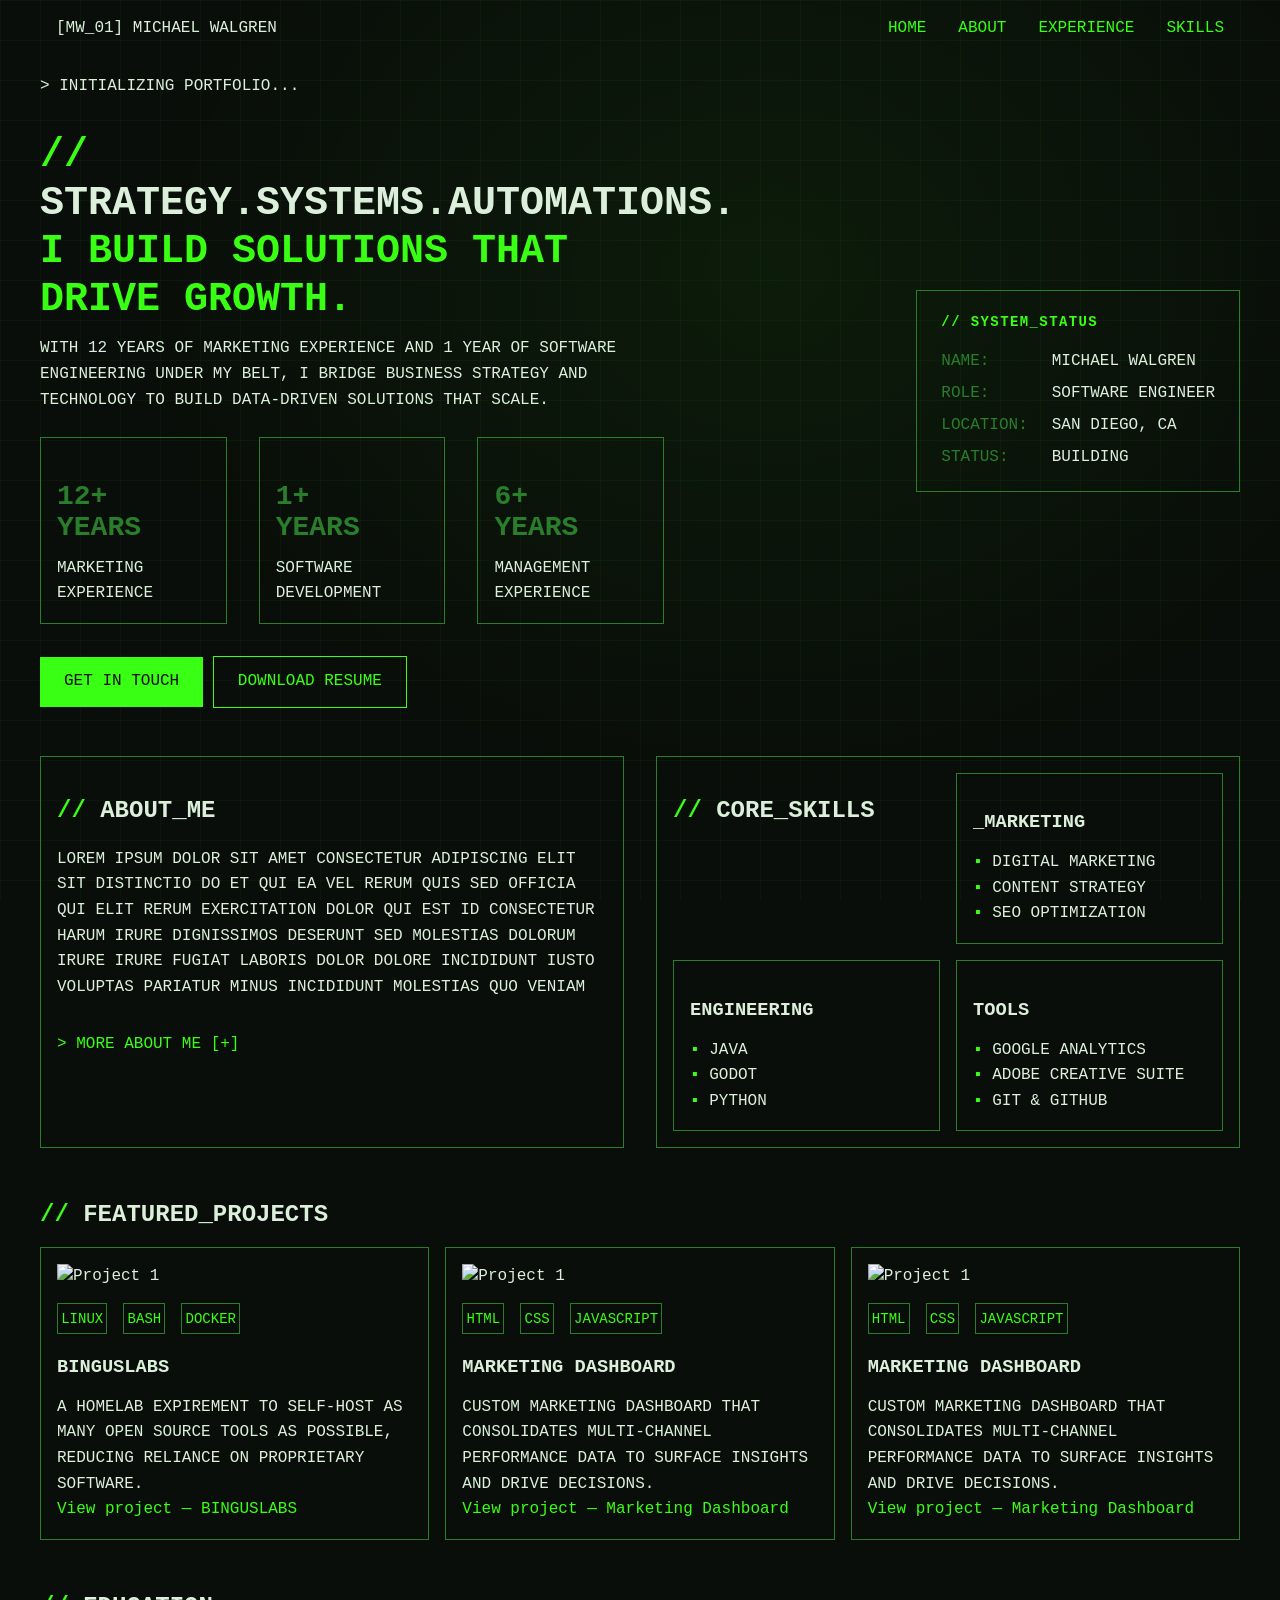
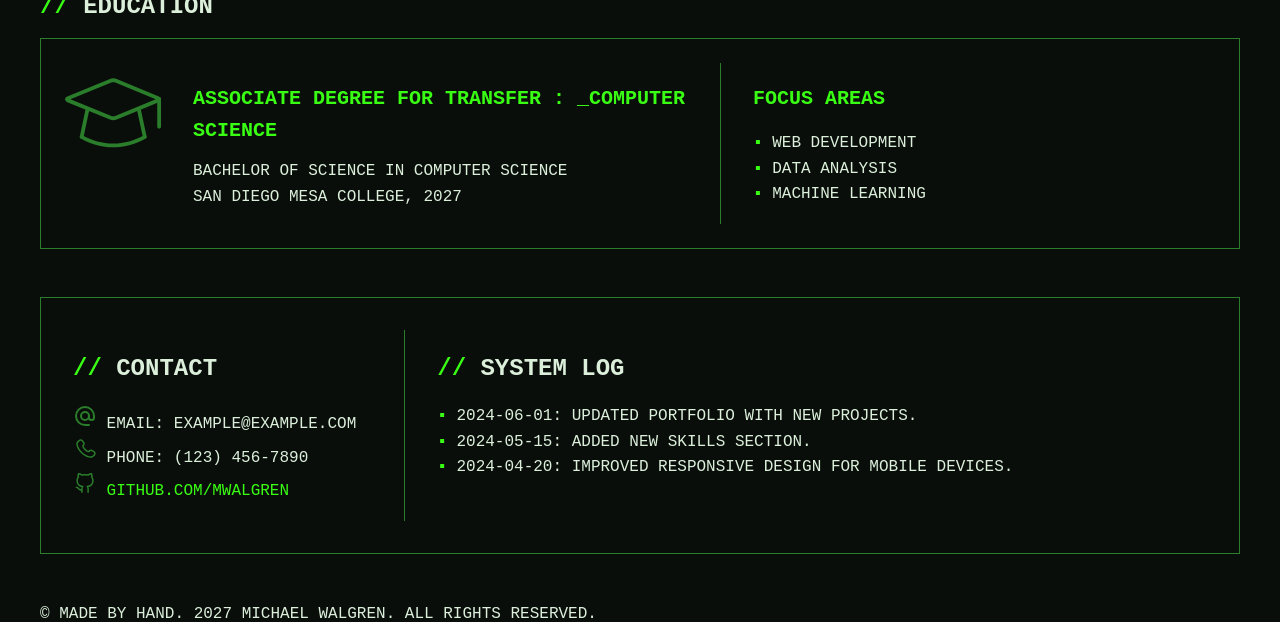
==== Port/index.html @ 03c1d571 "first-commit" ====
<!DOCTYPE html>
<html lang="en-US">

<head>

    <meta charset="UTF-8" />
    <meta name="viewport" content="width=device-width,initial-scale=1" />
    <meta name='robots' content='index, follow' />
    <link rel="stylesheet" href="style.css" />
    <script src="script.js" defer></script>
</head>

<body>
    <nav class="main-menu">
        <p> [MW_01] MICHAEL WALGREN </p>
        <ul>
            <li> <a href= "#"> HOME </a>  </li>
            <li> <a href= "#"> ABOUT </a> </li>
            <li> <a href= "#"> EXPERIENCE </a> </li>
            <li> <a href= "#"> SKILLS  </a> </li>
        </ul>

    </nav>

    <section class="hero-section">
        <div class="hero-left">
             <div class="hero-header">
                <p class="boot-text"> > INITIALIZING PORTFOLIO... </p>

                <h1 class="main-title">
                STRATEGY.SYSTEMS.AUTOMATIONS. 
                <span class="main-sub">I BUILD SOLUTIONS THAT DRIVE GROWTH.</span>
                </h1>

                <p> 
            With 12 years of marketing experience and 1 year of software engineering under my belt, I bridge business strategy and technology to build data-driven solutions that scale.
                </p>

        </div>

        <div class="experience-cards">
            <div>
                <h3>
                12+ <br>YEARS</br>
                </h3>
                <p>
                    MARKETING EXPERIENCE
                </p>
            </div>
            
            <div>
                <h3>
                1+ <br>YEARS</br>
                </h3>
                <p>
                    SOFTWARE DEVELOPMENT
                </p>
            </div>

            <div>
                <h3>
                6+ <br>YEARS</br>
                </h3>
                <p>
                    MANAGEMENT EXPERIENCE
                </p>
            </div>

        </div>

        <div class="hero-cta">
            <a href="#" class="button-green">
                GET IN TOUCH
            </a>

            <a href="#" class="button">
                DOWNLOAD RESUME
            </a>
            
         </div>


        </div>
       
        <div class="hero-right">
            
            <section class="system-status">
                <h2>
                SYSTEM_STATUS
                </h2>
                <dl>
                    <dt> Name: </dt> <dd> Michael Walgren</dd>
                    <dt> Role: </dt> <dd>Software Engineer</dd>
                    <dt> Location: </dt> <dd> San Diego, CA</dd>
                    <dt> Status: </dt> <dd> Building</dd>
                </dl>

        </div>

            </section>

    </section>

    <section class="about">
        <div class="about-content">
            <h2> ABOUT_ME</h2>
            <p>lorem ipsum dolor sit amet consectetur adipiscing elit sit distinctio do et qui ea vel rerum quis sed officia qui elit rerum exercitation dolor qui est id consectetur harum irure dignissimos deserunt sed molestias dolorum irure irure fugiat laboris dolor dolore incididunt iusto voluptas pariatur minus incididunt molestias quo veniam</p>
            <a href="#"> > MORE ABOUT ME [+]  </a>
        </div>

        <div class="skills-grid">
            <h2> CORE_SKILLS </h2>

            <article class="skill-card">

                    <h3> _MARKETING </h3>

                <ul>

                    <li>Digital Marketing</li>
                    <li>Content Strategy</li>
                    <li>SEO Optimization</li>
                </ul>
            </article>
            <article class="skill-card">
                <h3> ENGINEERING </h3>

                <ul>

                    <li>Java</li>
                    <li>Godot</li>
                    <li>Python</li>
                </ul>

            </article>
            <article class="skill-card">
                <h3> TOOLS </h3>
                <ul>

                    <li>Google Analytics</li>
                    <li>Adobe Creative Suite</li>
                    <li>Git & GitHub</li>
                </ul>

            </article>

        </div>

    </section>


    <section class="featured-projects-grid">
        <h2> FEATURED_PROJECTS </h2>

        <div class="project-grid">
            <article class="project-card">

                <img src="https://placehold.co/300x200" alt="Project 1" />
                <ul class="tech-stack">
                    <li>Linux</li>
                    <li>Bash</li>
                    <li>Docker</li>
                </ul>
                <h3> BINGUSLABS </h3>
                <p>A homelab expirement to self-host as many open source tools as possible, reducing reliance on proprietary software.</p>

               <a href="/projects/marketing-dashboard">
                View project<span class="sr-only"> — BINGUSLABS</span>
                </a>

            </article>
            <article class="project-card">

                <img src="https://placehold.co/300x200" alt="Project 1" />
                <ul class="tech-stack">
                    <li>HTML</li>
                    <li>CSS</li>
                    <li>JavaScript</li>
                </ul>

                <h3> MARKETING DASHBOARD </h3>
                <p>Custom marketing dashboard that consolidates multi-channel 
               performance data to surface insights and drive decisions.</p>
                
               <a href="/projects/marketing-dashboard">
                View project<span class="sr-only"> — Marketing Dashboard</span>
                </a>

            </article>

            <article class="project-card">
                <img src="https://placehold.co/300x200" alt="Project 1" />
                <ul class="tech-stack">
                    <li>HTML</li>
                    <li>CSS</li>
                    <li>JavaScript</li>
                </ul>

                <h3> MARKETING DASHBOARD </h3>
                <p>Custom marketing dashboard that consolidates multi-channel 
               performance data to surface insights and drive decisions.</p>
                
               <a href="/projects/marketing-dashboard">
                View project<span class="sr-only"> — Marketing Dashboard</span>
                </a>

            </article>


        </div>

    </section>
    
    <section class="education">
        <h2> EDUCATION </h2>
        <div class="all-ed">
            <img src="assets/education-svgrepo-com.svg" alt="" width="96" height="96" />
            <div class="comp-sci">
                <h3> ASSOCIATE DEGREE FOR TRANSFER : _COMPUTER SCIENCE </h3>
                <p>Bachelor of Science in Computer Science</p>
                <p>San Diego Mesa College, 2027</p>
            </div>
        
            <div class="focus-area">

                <h3> FOCUS AREAS </h3>
                <ul>
                <li>Web Development</li>
                <li>Data Analysis</li>
                <li>Machine Learning</li>
            </ul>

        </div>


        </div>


    </section>

    <section class="contact">

        <div class="contact-info">

            <h2> CONTACT </h2>

            <ul class ="contact-list"> 

                <li>
                    <img src="assets/email-svgrepo-com.svg" alt="" width="24" height="24" />
                    <span>Email: example@example.com</span>
                </li>

                <li>
                    <img src="assets/phone-svgrepo-com.svg" alt="" width="24" height="24" />
                    <span>Phone: (123) 456-7890</span>
                </li>

                <li>
                    <img src="assets/github-svgrepo-com.svg" alt="" width="24" height="24" />
                    <a href="https://github.com/mwalgren" rel="me noopener" target="_blank">github.com/mwalgren</a>
                 </li>

            </ul>

        </div>

        <div class="system-log">
            <h2> SYSTEM LOG </h2>
            <ul class="log-list">
                <li> 2024-06-01: Updated portfolio with new projects. </li>
                <li> 2024-05-15: Added new skills section. </li>
                <li> 2024-04-20: Improved responsive design for mobile devices. </li>
            </ul>
        </div>

    </section>

    <footer class="footer">
        <p> &copy; Made by hand. 2027 Michael Walgren. All rights reserved. </p>
    </footer>

</body>

</html>
---- Port/style.css ----
:root {

    --bg: #0a0e0a;
    --green: #39ff14;
    --green-dim: #2a7d2a;
    --text: #dbefdb;
    --border: #1e3a1e;
    --max-width: 1200px;
    --gutter: 1.5rem;
}

*, *::before, *::after { box-sizing: border-box; }

p, li, dl {
    margin: 0;
    padding: 0;
    text-transform: uppercase
}

h1, h2, h3 { margin-bottom: 0.75rem; }


h1::before, h2::before {
    content: "// ";
    color: var(--green);
}

p {
    max-width: 65ch;
}

a {
    text-decoration: none;
    color: var(--green);
    cursor: url("assets/cursor.png") 0 0, auto;
}



body::before {
    content: "";
    position: fixed;
    inset: 0;
    z-index: -1;
    pointer-events: none;
    background-image:
        repeating-linear-gradient(to right,  rgba(57,255,20,0.04) 0 1px, transparent 1px 40px),
        repeating-linear-gradient(to bottom, rgba(57,255,20,0.04) 0 1px, transparent 1px 40px),
        radial-gradient(ellipse at 60% 30%, rgba(57,255,20,0.06), transparent 60%);
}

body {
    max-width: var(--max-width);
    margin: auto;
    background-color: var(--bg);
    color: var(--text);
    font-family: "JetBrains Mono", ui-monospace, monospace;
    line-height: 1.6;
    cursor: url("assets/cursor.png") 0 0, auto;
}

.main-menu p {
    margin: 0;
}

.main-menu {
    display: flex;
    justify-content: space-between;
    align-items: center;
    padding: 1rem;
    margin-bottom: 1rem;
}



.main-menu ul {
    display: flex;
    list-style: none;
    padding: 0;
    margin: 0;
    gap: 2rem;
}

.hero-section {
    display: grid;
    grid-template-columns: 1fr 1fr;
    gap: 3rem;
    margin-bottom: 3rem;
}


.hero-header {
    display: flex;
    flex-direction: column;
     max-width: 65ch;
     margin-bottom: 1.5rem;
}


.hero-header h1 {
    font-size: 2.5rem;
    font-weight: bold;
    line-height: 1.2;
    color: var(--text);
}

.hero-header span {
    color: var(--green);
}


.hero-right {

    display: flex;
    justify-content: center;
    flex-direction: column;
    align-items: flex-end;
    gap: 1.5rem;
}

.experience-cards {
    display: flex;
    flex-wrap: wrap;
    gap: 2rem;
    justify-content: left;
    max-width: 80ch;
    margin-bottom: 2rem;
}

.experience-cards h3 {
        font-size: 1.75rem;
        line-height: 1.1;
        color: var(--green-dim);
        text-transform: none;
}

.experience-cards div {
    border: 1px solid var(--green-dim);
    padding: 1rem;
    flex: 1;
}

.button {
    display: inline-block;
    padding: 0.75rem 1.5rem;
    border: 1px solid var(--green);
    color: var(--green);
    text-decoration: none;
}

.button-green {
    background-color: var(--green);
    color: var(--bg);
    display: inline-block;
    padding: 0.75rem 1.5rem;
    text-decoration: none;
    transition: background-color 0.3s, color 0.2s;
}

.icon {
    width: 1.5rem;
    height: 1.5rem;
    fill: var(--green);
}

.system-status {
    border: 1px solid var(--green-dim);
    padding: 1.25rem 1.5rem;
    max-width: 24rem;
    

}

.system-status h2 {
    font-size: 0.875rem;
    margin: 0 0 1rem;
    letter-spacing: 0.1em;
    color: var(--green);
}

.system-status dl {
    display: grid;
    grid-template-columns: auto 1fr;
    gap: 0.4rem 1.5rem;
    margin: 0;
}

.system-status dt { color: var(--green-dim); }
.system-status dd { margin: 0; color: var(--text); }

.about {
    display: flex;
    gap: 2rem;
    margin-bottom: 3rem;
}

.about > div { 
    border: 1px solid var(--green-dim);
    padding: 1rem;
    flex: 1;
}

.about h2 {
    font-size: 1.5rem;
    margin-bottom: 1rem;
}

.about-content p {
    margin-bottom: 2rem;
}

.skills-grid {
    display: grid;
    gap: 1rem;
    grid-template-columns: repeat(auto-fit, minmax(200px, 1fr));
}
.skill-card {
    border: 1px solid var(--green-dim);
    padding: 1rem;
}
.skill-card ul {
    border: none;
    list-style: none;
    padding: 0;
    margin: 0;
}
.skill-card li::before {
    content: "▪ ";
    color: var(--green);
}

.project-grid {
    display: grid;
    gap: 1rem;
    grid-template-columns: repeat(auto-fit, minmax(280px, 1fr))
}

.project-grid article {
    border: 1px solid var(--green-dim);
    padding: 1rem;
}

.project-grid article ul {
    display: flex;
    flex-direction: row;
    gap: 1rem;
    list-style: none;
    font-size: 0.875rem;
    align-items: flex-start;
    padding-left: 0px;

}

.project-grid li {
    color: var(--green);
    border: 1px solid var(--green-dim);
    padding: 0.2rem;
}


.featured-projects-grid { 
    margin-bottom: 3rem;
}

.all-ed {
    display: grid;
    grid-template-columns: auto 1fr 1fr;
    gap: 2rem;
    padding: 1.5rem;
    border: 1px solid var(--green-dim);
    margin-bottom: 3rem;
}
.focus-area {
    border-left: 1px solid var(--green-dim);
    padding-left: 2rem;
}

.focus-area li::before {
    padding: 0;
    list-style: none;
    content: "▪ ";
    color: var(--green);
}

.focus-area ul {
    list-style: none;
    padding: 0;
}

.all-ed h3 { 
    font-size: 1.25rem;
    color: var(--green);
}

.contact {
    display: flex;
    flex-direction: row;
    gap: 3rem;
    border: 1px solid var(--green-dim);
    padding: 2rem;
    margin-bottom: 3rem;
}

.contact ul {
    list-style: none;
    padding: 0;
}


.system-log {
    border-left: 1px solid var(--green-dim);
    padding-left: 2rem;
}
.system-log ul {
    list-style: none;
    padding: 0;
}
.system-log li::before {
    content: "▪ ";
    color: var(--green);
}

@media(max-width: 1200px) {

    :root {

    --bg: #0a0e0a;
    --green: #39ff14;
    --green-dim: #2a7d2a;
    --text: #dbefdb;
    --border: #1e3a1e;
    --max-width: 768px;
    --gutter: 1.5rem;
}

    body {
        margin: auto;
    }

    .hero-right{
        display: none;
    }

    .hero-header{
        flex-direction: column;
    }

    .about > div {
        width: 100%;
    }
    .about-content p {
    max-width: none;
    }

}

@media(max-width: 768px) {

    :root {
    --bg: #0a0e0a;
    --green: #39ff14;
    --green-dim: #2a7d2a;
    --text: #dbefdb;
    --border: #1e3a1e;
    --max-width: 480px;
    --gutter: 1.5rem;
    }

    .main-menu {
       max-width: none;
    }

    .hero-section {
        flex-direction: column;
    }

    body {
        margin: auto;
    }

    .experience-cards { 
        display: none;
    }

    .about {
        flex-direction: column;
        align-items: center;
    }
    .hero-section h1 {
        font-size: 2rem;
    }

    .main-sub { 
        display: block;
    }

    .all-ed {
        grid-template-columns: 1fr;
    }

    .contact {
        display: flex;
        flex-direction: column;
        align-items: center;
    }

    .system-log {
        border-left: none;
        padding-left: 0;
        border-top: 1px solid var(--green-dim);
    }

}
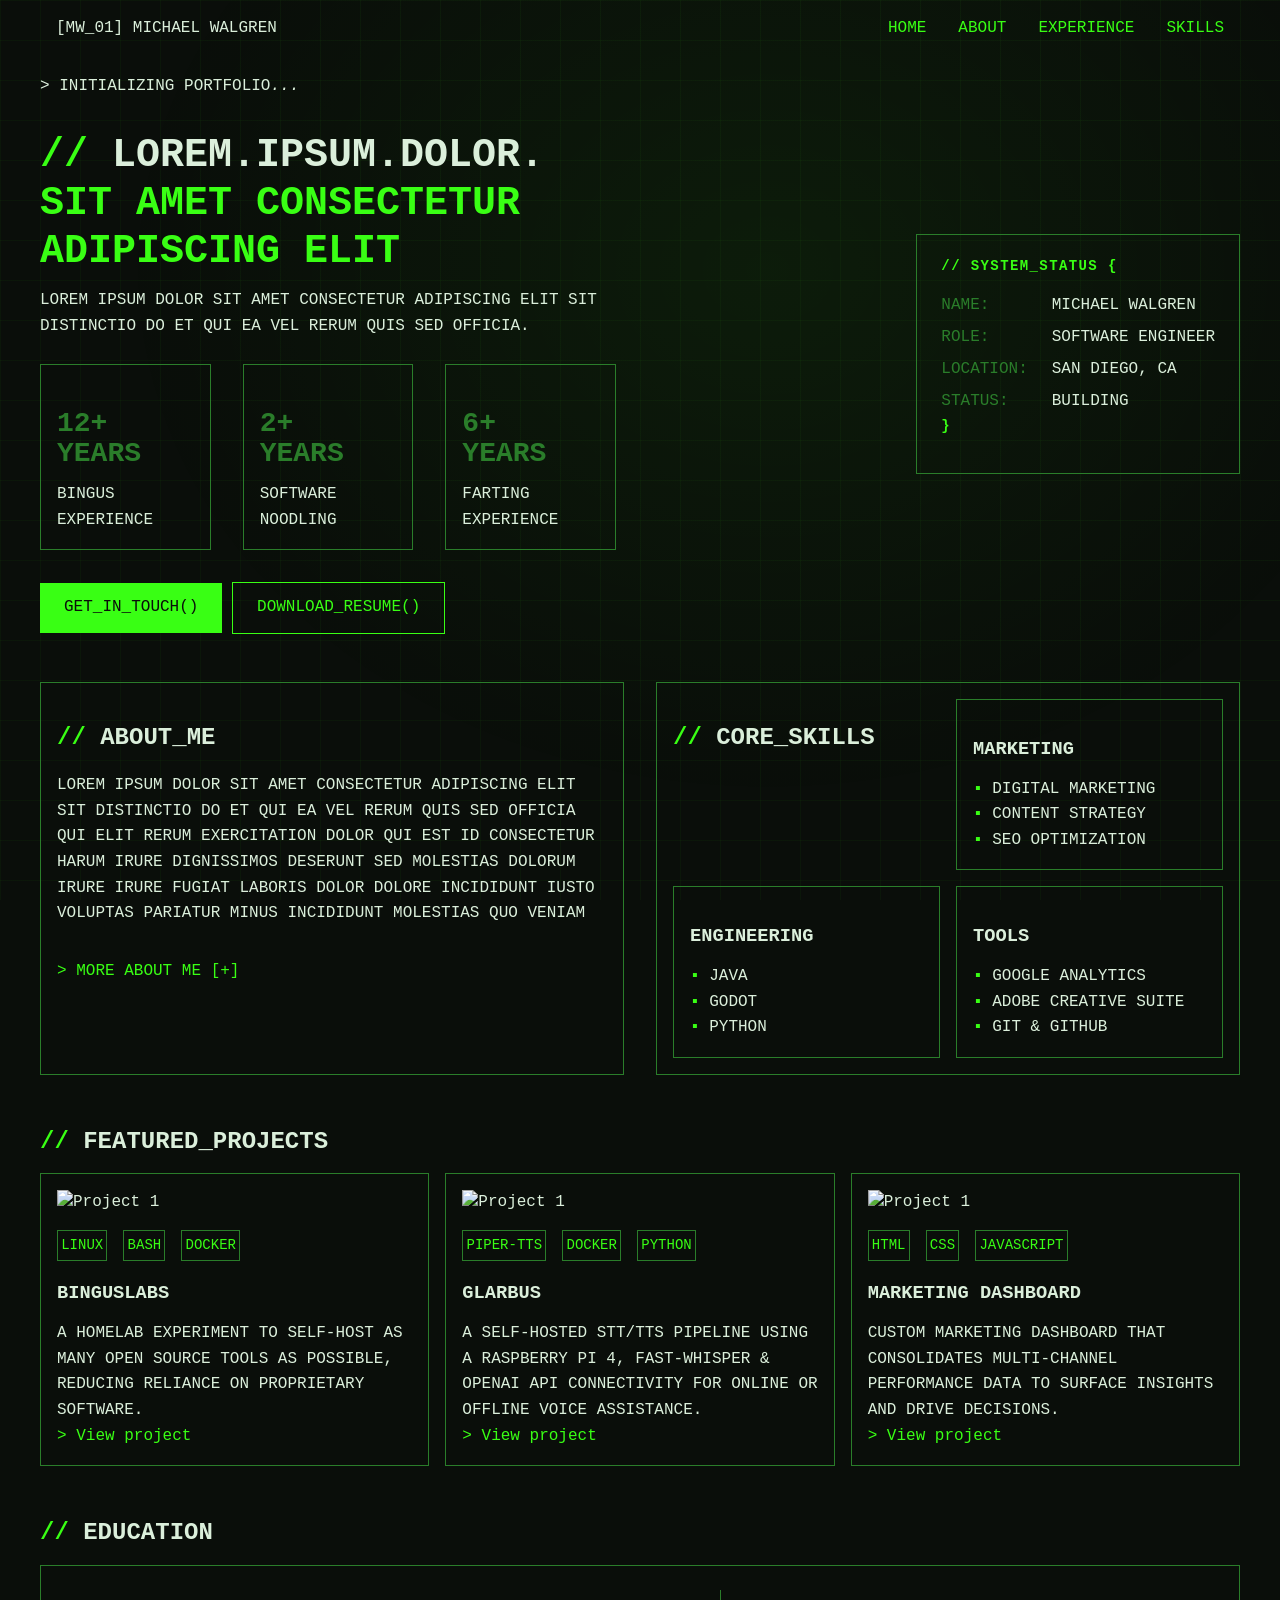
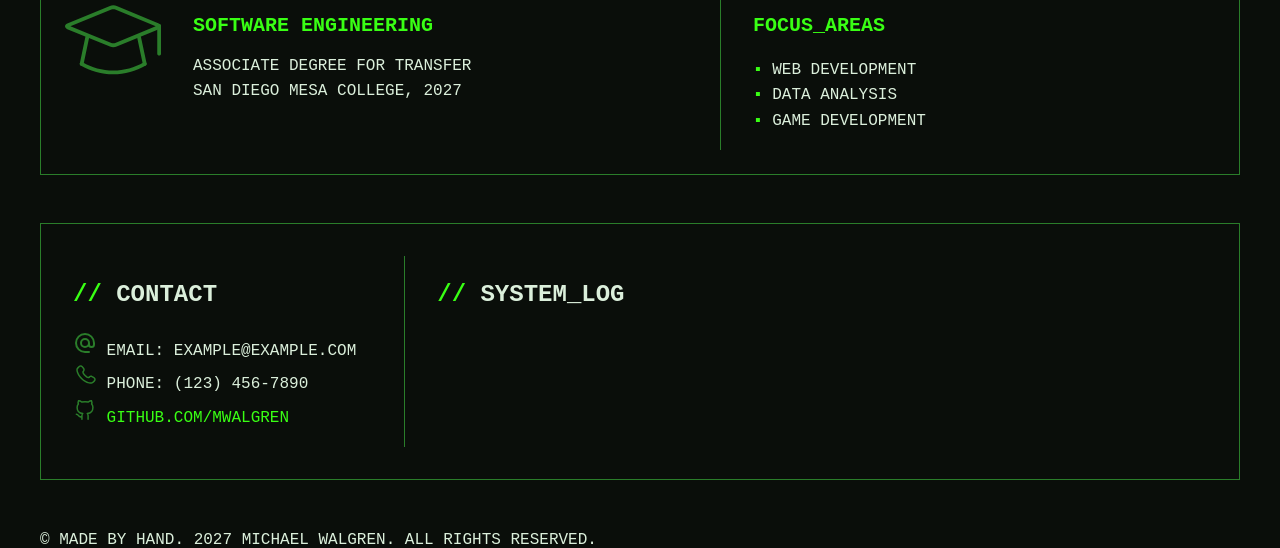
==== commit bf2d0ebe: "feat(portfolio): live-updating system log for project activity Adds real-time updates to the Project" ====
--- a/Port/index.html
+++ b/Port/index.html
@@ -15,7 +15,7 @@
         <p> [MW_01] MICHAEL WALGREN </p>
         <ul>
             <li> <a href= "#"> HOME </a>  </li>
-            <li> <a href= "#"> ABOUT </a> </li>
+            <li> <a href= "#about"> ABOUT </a> </li>
             <li> <a href= "#"> EXPERIENCE </a> </li>
             <li> <a href= "#"> SKILLS  </a> </li>
         </ul>
@@ -25,17 +25,17 @@
     <section class="hero-section">
         <div class="hero-left">
              <div class="hero-header">
-                <p class="boot-text"> > INITIALIZING PORTFOLIO... </p>
+                <span class="boot-text"> > INITIALIZING PORTFOLIO<span class="elipses" aria-hidden="true"><i>...</i></span> </span>
 
                 <h1 class="main-title">
-                STRATEGY.SYSTEMS.AUTOMATIONS. 
-                <span class="main-sub">I BUILD SOLUTIONS THAT DRIVE GROWTH.</span>
+                LOREM.IPSUM.DOLOR.
+                <span class="main-sub">SIT AMET CONSECTETUR ADIPISCING ELIT</span>
                 </h1>
 
                 <p> 
-            With 12 years of marketing experience and 1 year of software engineering under my belt, I bridge business strategy and technology to build data-driven solutions that scale.
-                </p>
-
+            lorem ipsum dolor sit amet consectetur adipiscing elit sit distinctio do et qui ea vel rerum quis sed officia.
+                </p>
+                    
         </div>
 
         <div class="experience-cards">
@@ -44,16 +44,16 @@
                 12+ <br>YEARS</br>
                 </h3>
                 <p>
-                    MARKETING EXPERIENCE
+                    BINGUS EXPERIENCE
                 </p>
             </div>
             
             <div>
                 <h3>
-                1+ <br>YEARS</br>
+                2+ <br>YEARS</br>
                 </h3>
                 <p>
-                    SOFTWARE DEVELOPMENT
+                    SOFTWARE NOODLING
                 </p>
             </div>
 
@@ -62,7 +62,7 @@
                 6+ <br>YEARS</br>
                 </h3>
                 <p>
-                    MANAGEMENT EXPERIENCE
+                    FARTING EXPERIENCE
                 </p>
             </div>
 
@@ -70,15 +70,14 @@
 
         <div class="hero-cta">
             <a href="#" class="button-green">
-                GET IN TOUCH
+                GET_IN_TOUCH()
             </a>
 
             <a href="#" class="button">
-                DOWNLOAD RESUME
+                DOWNLOAD_RESUME()
             </a>
-            
+
          </div>
-
 
         </div>
        
@@ -86,7 +85,7 @@
             
             <section class="system-status">
                 <h2>
-                SYSTEM_STATUS
+                SYSTEM_STATUS &#123;
                 </h2>
                 <dl>
                     <dt> Name: </dt> <dd> Michael Walgren</dd>
@@ -94,10 +93,11 @@
                     <dt> Location: </dt> <dd> San Diego, CA</dd>
                     <dt> Status: </dt> <dd> Building</dd>
                 </dl>
-
-        </div>
-
-            </section>
+                <h2 class="closing-bracket">&#125;</h2>
+
+        </div>
+
+                </section>
 
     </section>
 
@@ -113,7 +113,7 @@
 
             <article class="skill-card">
 
-                    <h3> _MARKETING </h3>
+                    <h3> MARKETING </h3>
 
                 <ul>
 
@@ -162,10 +162,10 @@
                     <li>Docker</li>
                 </ul>
                 <h3> BINGUSLABS </h3>
-                <p>A homelab expirement to self-host as many open source tools as possible, reducing reliance on proprietary software.</p>
+                <p>A homelab experiment to self-host as many open source tools as possible, reducing reliance on proprietary software.</p>
 
                <a href="/projects/marketing-dashboard">
-                View project<span class="sr-only"> — BINGUSLABS</span>
+                > View project
                 </a>
 
             </article>
@@ -173,17 +173,16 @@
 
                 <img src="https://placehold.co/300x200" alt="Project 1" />
                 <ul class="tech-stack">
-                    <li>HTML</li>
-                    <li>CSS</li>
-                    <li>JavaScript</li>
-                </ul>
-
-                <h3> MARKETING DASHBOARD </h3>
-                <p>Custom marketing dashboard that consolidates multi-channel 
-               performance data to surface insights and drive decisions.</p>
-                
-               <a href="/projects/marketing-dashboard">
-                View project<span class="sr-only"> — Marketing Dashboard</span>
+                    <li>PIPER-TTS</li>
+                    <li>DOCKER</li>
+                    <li>PYTHON</li>
+                </ul>
+
+                <h3> GLARBUS </h3>
+                <p>A self-hosted STT/TTS pipeline using a Raspberry Pi 4, fast-whisper & OpenAI API connectivity for online or offline voice assistance.</p>
+
+               <a href="/projects/glarbus">
+                > View project
                 </a>
 
             </article>
@@ -201,7 +200,7 @@
                performance data to surface insights and drive decisions.</p>
                 
                <a href="/projects/marketing-dashboard">
-                View project<span class="sr-only"> — Marketing Dashboard</span>
+                > View project
                 </a>
 
             </article>
@@ -216,18 +215,18 @@
         <div class="all-ed">
             <img src="assets/education-svgrepo-com.svg" alt="" width="96" height="96" />
             <div class="comp-sci">
-                <h3> ASSOCIATE DEGREE FOR TRANSFER : _COMPUTER SCIENCE </h3>
-                <p>Bachelor of Science in Computer Science</p>
+                <h3> SOFTWARE ENGINEERING </h3>
+                <p>ASSOCIATE DEGREE FOR TRANSFER</p>
                 <p>San Diego Mesa College, 2027</p>
             </div>
         
             <div class="focus-area">
 
-                <h3> FOCUS AREAS </h3>
+                <h3> FOCUS_AREAS </h3>
                 <ul>
                 <li>Web Development</li>
                 <li>Data Analysis</li>
-                <li>Machine Learning</li>
+                <li>Game Development</li>
             </ul>
 
         </div>
@@ -266,11 +265,9 @@
         </div>
 
         <div class="system-log">
-            <h2> SYSTEM LOG </h2>
+            <h2> SYSTEM_LOG </h2>
             <ul class="log-list">
-                <li> 2024-06-01: Updated portfolio with new projects. </li>
-                <li> 2024-05-15: Added new skills section. </li>
-                <li> 2024-04-20: Improved responsive design for mobile devices. </li>
+
             </ul>
         </div>
 
--- a/Port/style.css
+++ b/Port/style.css
@@ -9,7 +9,10 @@
     --gutter: 1.5rem;
 }
 
-*, *::before, *::after { box-sizing: border-box; }
+*, *::before, *::after { 
+    box-sizing: border-box; 
+    cursor: url("assets/cursor.png") 0 0, auto;
+}
 
 p, li, dl {
     margin: 0;
@@ -56,7 +59,6 @@
     color: var(--text);
     font-family: "JetBrains Mono", ui-monospace, monospace;
     line-height: 1.6;
-    cursor: url("assets/cursor.png") 0 0, auto;
 }
 
 .main-menu p {
@@ -79,6 +81,7 @@
     padding: 0;
     margin: 0;
     gap: 2rem;
+    color: var(--green);
 }
 
 .hero-section {
@@ -104,10 +107,28 @@
     color: var(--text);
 }
 
+
 .hero-header span {
     color: var(--green);
 }
 
+
+.boot-text {
+    color: var(--text) !important;
+}
+
+.elipses {
+    display: inline-block;
+    width: 3ch;
+    animation: type-dots 2.5s steps(4, jump-none) infinite;
+    color: var(--text) !important;
+}
+
+
+@keyframes type-dots {
+    from {clip-path: inset(0 100% 0 0 );}
+    to {clip-path: inset(0 0 0 0 );}
+}
 
 .hero-right {
 
@@ -117,6 +138,7 @@
     align-items: flex-end;
     gap: 1.5rem;
 }
+
 
 .experience-cards {
     display: flex;
@@ -157,6 +179,7 @@
     transition: background-color 0.3s, color 0.2s;
 }
 
+
 .icon {
     width: 1.5rem;
     height: 1.5rem;
@@ -168,7 +191,6 @@
     padding: 1.25rem 1.5rem;
     max-width: 24rem;
     
-
 }
 
 .system-status h2 {
@@ -184,6 +206,9 @@
     gap: 0.4rem 1.5rem;
     margin: 0;
 }
+.closing-bracket::before {
+    content: " " !important;
+}
 
 .system-status dt { color: var(--green-dim); }
 .system-status dd { margin: 0; color: var(--text); }
@@ -310,9 +335,9 @@
 .system-log {
     border-left: 1px solid var(--green-dim);
     padding-left: 2rem;
+    list-style: none;
 }
 .system-log ul {
-    list-style: none;
     padding: 0;
 }
 .system-log li::before {
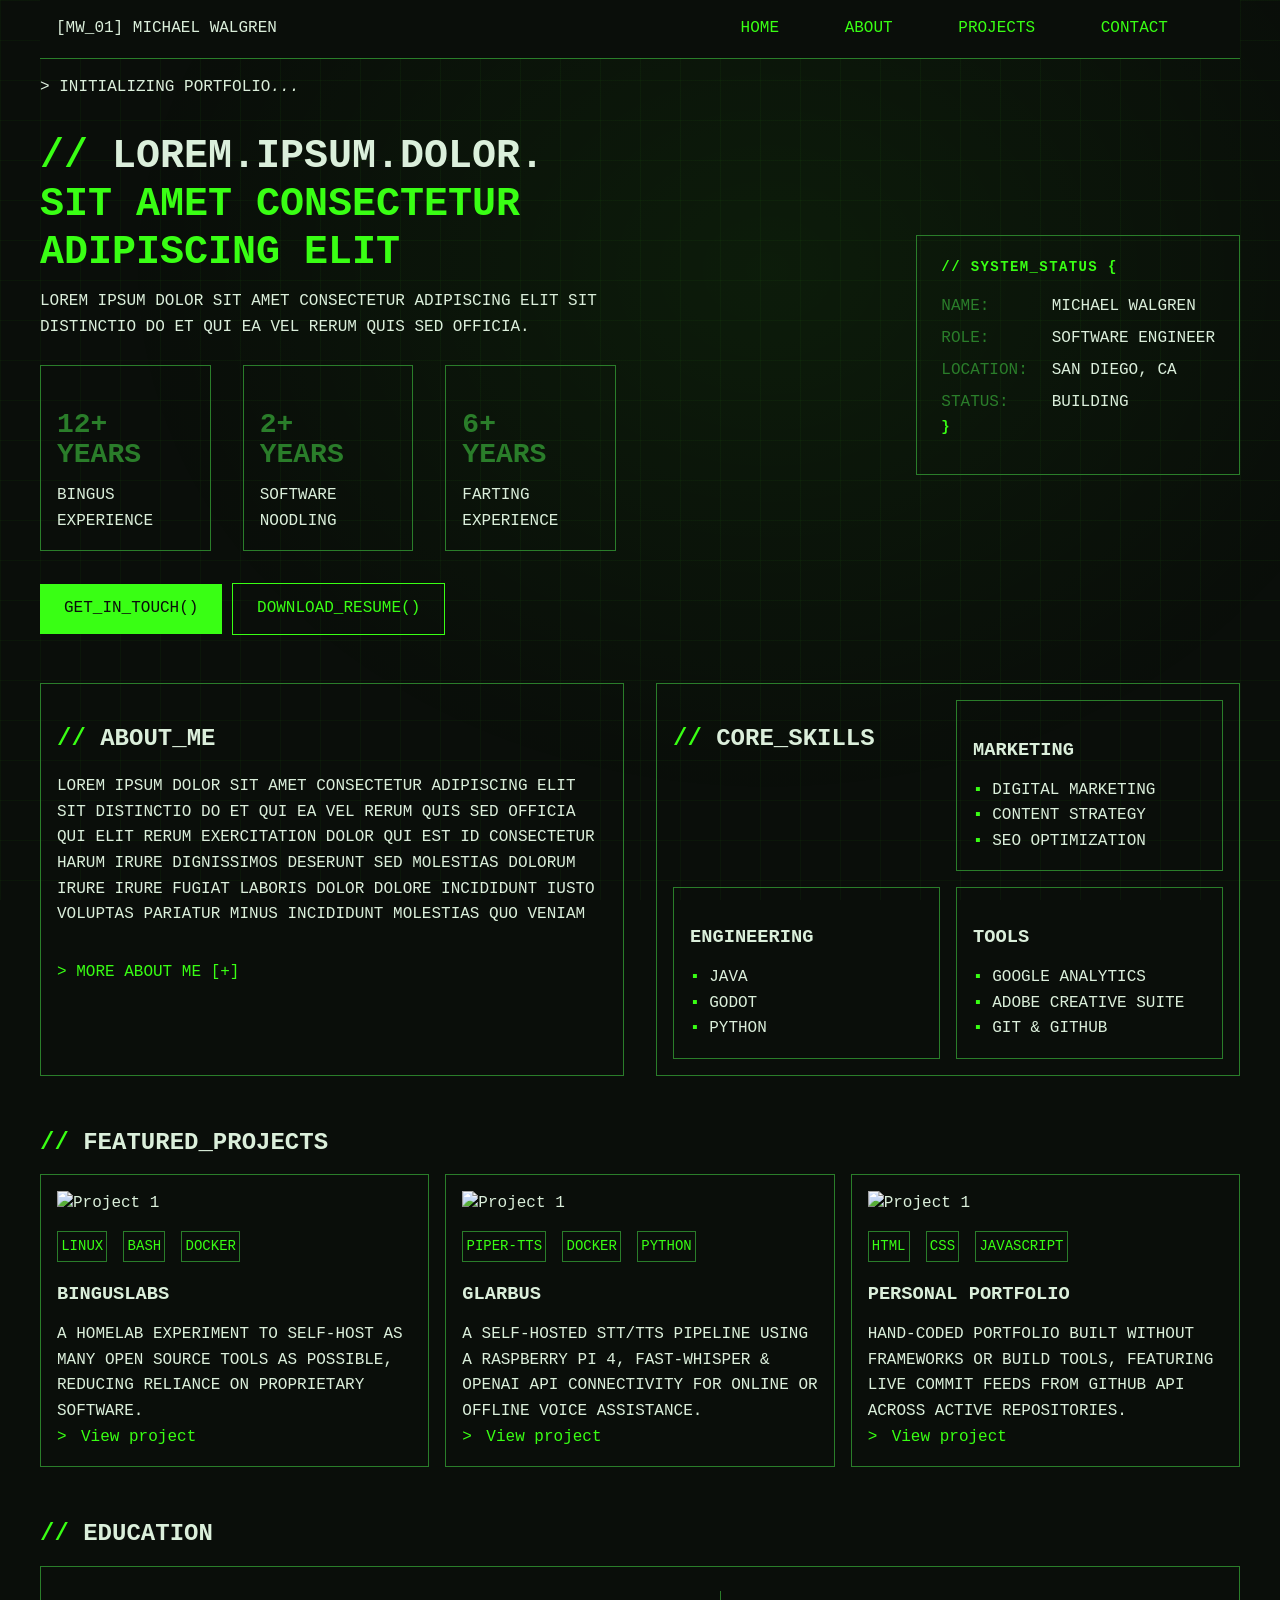
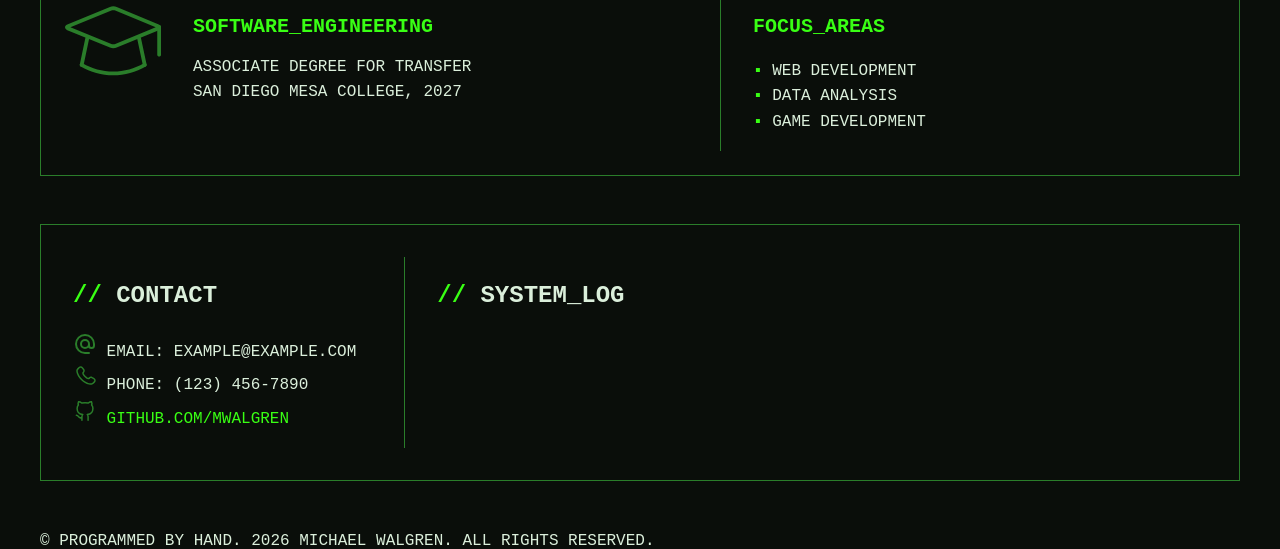
==== commit 39ca7319: "CSS Hovers, Small Detail Updates, Visual Improvements Adds hover feedback to project links — caret a" ====
--- a/Port/index.html
+++ b/Port/index.html
@@ -15,9 +15,9 @@
         <p> [MW_01] MICHAEL WALGREN </p>
         <ul>
             <li> <a href= "#"> HOME </a>  </li>
-            <li> <a href= "#about"> ABOUT </a> </li>
-            <li> <a href= "#"> EXPERIENCE </a> </li>
-            <li> <a href= "#"> SKILLS  </a> </li>
+            <li> <a href= "#about-section"> ABOUT </a> </li>
+            <li> <a href= "#projects-section"> PROJECTS </a> </li>
+            <li> <a href= "#contact-section"> CONTACT  </a> </li>
         </ul>
 
     </nav>
@@ -69,11 +69,11 @@
         </div>
 
         <div class="hero-cta">
-            <a href="#" class="button-green">
+            <a href="#contact-section" class="button-green">
                 GET_IN_TOUCH()
             </a>
 
-            <a href="#" class="button">
+            <a href='assets/Michael-Walgren-Resume.pdf' download class="button" target="_blank">
                 DOWNLOAD_RESUME()
             </a>
 
@@ -101,11 +101,16 @@
 
     </section>
 
-    <section class="about">
+    <section class="about" id="about-section">
         <div class="about-content">
             <h2> ABOUT_ME</h2>
             <p>lorem ipsum dolor sit amet consectetur adipiscing elit sit distinctio do et qui ea vel rerum quis sed officia qui elit rerum exercitation dolor qui est id consectetur harum irure dignissimos deserunt sed molestias dolorum irure irure fugiat laboris dolor dolore incididunt iusto voluptas pariatur minus incididunt molestias quo veniam</p>
-            <a href="#"> > MORE ABOUT ME [+]  </a>
+                    <details class="about-details">
+                        <summary id='about-summary'>
+                        > MORE ABOUT ME
+                        </summary>
+                        lorem ipsum dolor sit amet consectetur adipiscing elit fugiat qui tempore nostrud quis non occaecat in est do dolore est culpa accusamus minim cillum nulla enim praesentium accusamus sit repellendus vel sint imperdiet fugiat et esse quidem expedita anim culpa dolor est aliquip veniam dolorem fugiat dignissimos excepteur labore ullamco 
+                    </details>
         </div>
 
         <div class="skills-grid">
@@ -149,7 +154,7 @@
     </section>
 
 
-    <section class="featured-projects-grid">
+    <section class="featured-projects-grid" id="projects-section">
         <h2> FEATURED_PROJECTS </h2>
 
         <div class="project-grid">
@@ -165,7 +170,7 @@
                 <p>A homelab experiment to self-host as many open source tools as possible, reducing reliance on proprietary software.</p>
 
                <a href="/projects/marketing-dashboard">
-                > View project
+                View project
                 </a>
 
             </article>
@@ -182,7 +187,7 @@
                 <p>A self-hosted STT/TTS pipeline using a Raspberry Pi 4, fast-whisper & OpenAI API connectivity for online or offline voice assistance.</p>
 
                <a href="/projects/glarbus">
-                > View project
+                View project
                 </a>
 
             </article>
@@ -195,12 +200,13 @@
                     <li>JavaScript</li>
                 </ul>
 
-                <h3> MARKETING DASHBOARD </h3>
-                <p>Custom marketing dashboard that consolidates multi-channel 
-               performance data to surface insights and drive decisions.</p>
+                <h3> PERSONAL PORTFOLIO </h3>
+                <p>Hand-coded portfolio built without frameworks or build tools, 
+                    featuring live commit feeds from GitHub API across active repositories.
+                </p>
                 
                <a href="/projects/marketing-dashboard">
-                > View project
+                View project
                 </a>
 
             </article>
@@ -215,7 +221,7 @@
         <div class="all-ed">
             <img src="assets/education-svgrepo-com.svg" alt="" width="96" height="96" />
             <div class="comp-sci">
-                <h3> SOFTWARE ENGINEERING </h3>
+                <h3> SOFTWARE_ENGINEERING </h3>
                 <p>ASSOCIATE DEGREE FOR TRANSFER</p>
                 <p>San Diego Mesa College, 2027</p>
             </div>
@@ -237,7 +243,7 @@
 
     </section>
 
-    <section class="contact">
+    <section class="contact" id="contact-section">
 
         <div class="contact-info">
 
@@ -274,7 +280,7 @@
     </section>
 
     <footer class="footer">
-        <p> &copy; Made by hand. 2027 Michael Walgren. All rights reserved. </p>
+        <p> &copy; Programmed by hand. 2026 Michael Walgren. All rights reserved. </p>
     </footer>
 
 </body>
--- a/Port/style.css
+++ b/Port/style.css
@@ -12,6 +12,7 @@
 *, *::before, *::after { 
     box-sizing: border-box; 
     cursor: url("assets/cursor.png") 0 0, auto;
+    scroll-behavior: smooth;
 }
 
 p, li, dl {
@@ -71,6 +72,10 @@
     align-items: center;
     padding: 1rem;
     margin-bottom: 1rem;
+    position: sticky;
+    top:0;
+    background-color: var(--bg);
+    border-bottom: 1px solid var(--green-dim);
 }
 
 
@@ -80,9 +85,41 @@
     list-style: none;
     padding: 0;
     margin: 0;
-    gap: 2rem;
-    color: var(--green);
-}
+    gap: 0.5rem;
+    color: var(--green);
+}
+
+.main-menu a::before {
+    content: "[";
+    display: inline-block;
+    opacity: 0;
+    -webkit-transform: translateX(20px);
+    -moz-transform: translateX(20px);
+    transform: translateX(20px);
+    -webkit-transition: -webkit-transform 0.3s, opacity 0.2s;
+    -moz-transition: -moz-transform 0.3s, opacity 0.2s;
+    transition: transform 0.3s, opacity 0.2s;
+}
+.main-menu :after {
+  content: "]";
+  display: inline-block;
+  opacity: 0;
+  -webkit-transition: -webkit-transform 0.3s, opacity 0.2s;
+  -moz-transition: -moz-transform 0.3s, opacity 0.2s;
+  transition: transform 0.3s, opacity 0.2s;
+  -webkit-transform: translateX(-20px);
+  -moz-transform: translateX(-20px);
+  transform: translateX(-20px);
+}
+
+.main-menu a:hover:before,
+a:hover:after {
+  opacity: 1;
+  -webkit-transform: translateX(0px);
+  -moz-transform: translateX(0px);
+  transform: translateX(0px);
+}
+
 
 .hero-section {
     display: grid;
@@ -234,6 +271,21 @@
     margin-bottom: 2rem;
 }
 
+details summary::-webkit-details-marker {display: none;}
+details summary {list-style: none;}
+
+#about-summary {
+    color:var(--green);
+}
+
+details summary::after {
+    content: '[+]';
+}
+
+details[open] summary::after {
+    content: '[-]';
+}
+
 .skills-grid {
     display: grid;
     gap: 1rem;
@@ -300,6 +352,30 @@
     padding-left: 2rem;
 }
 
+.featured-projects-grid a {
+    line-height: 1.2;
+}
+
+.featured-projects-grid a::before {
+    content: ">";
+    display: inline-block;
+    margin-right: 0.5ch;
+    transition: 0.5s;
+}
+
+.featured-projects-grid a:hover{
+    display: inline-block;
+    padding-right: 3px;
+    border-right: 8px solid var(--green);
+    animation: blink 0.8s steps(2,start) infinite;
+}
+
+@keyframes blink {
+    to {
+        border-color: transparent;
+    }
+}
+
 .focus-area li::before {
     padding: 0;
     list-style: none;
@@ -343,6 +419,10 @@
 .system-log li::before {
     content: "▪ ";
     color: var(--green);
+}
+
+.log-date {
+    color: var(--green-dim);
 }
 
 @media(max-width: 1200px) {
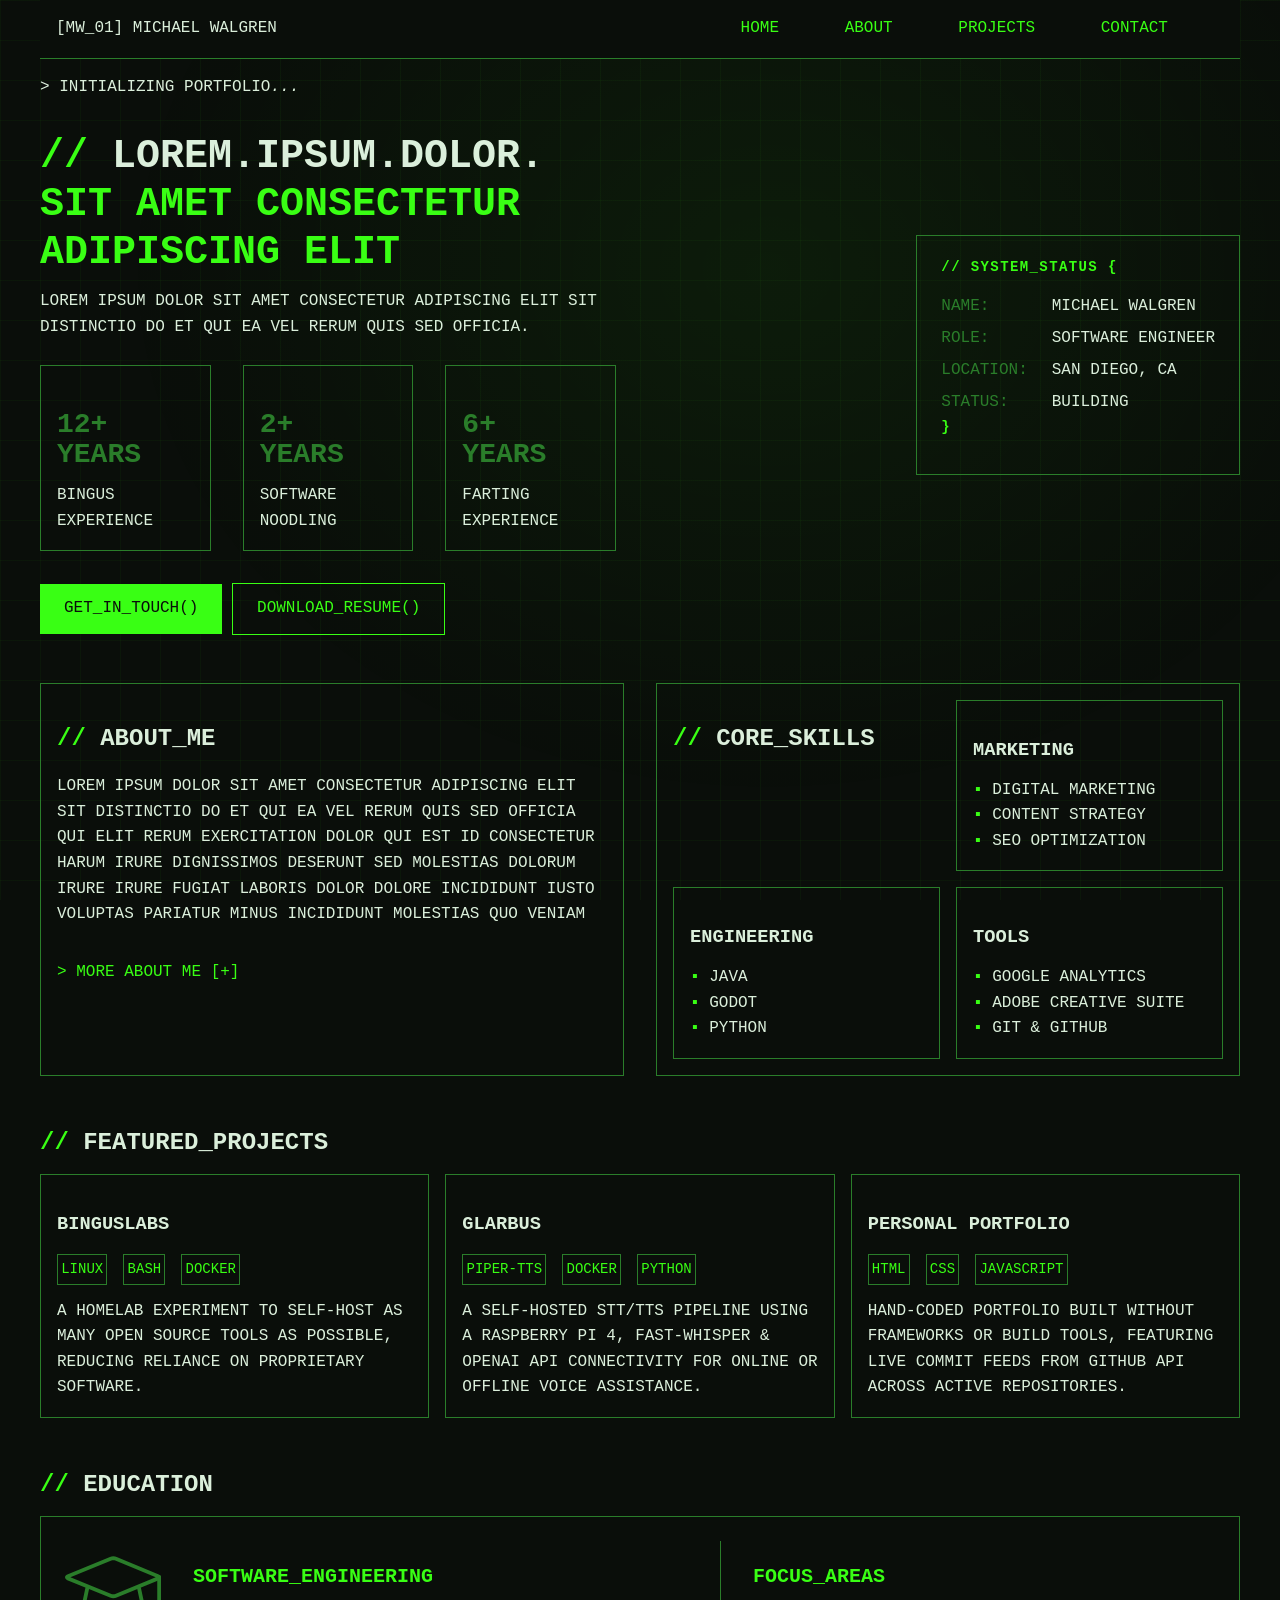
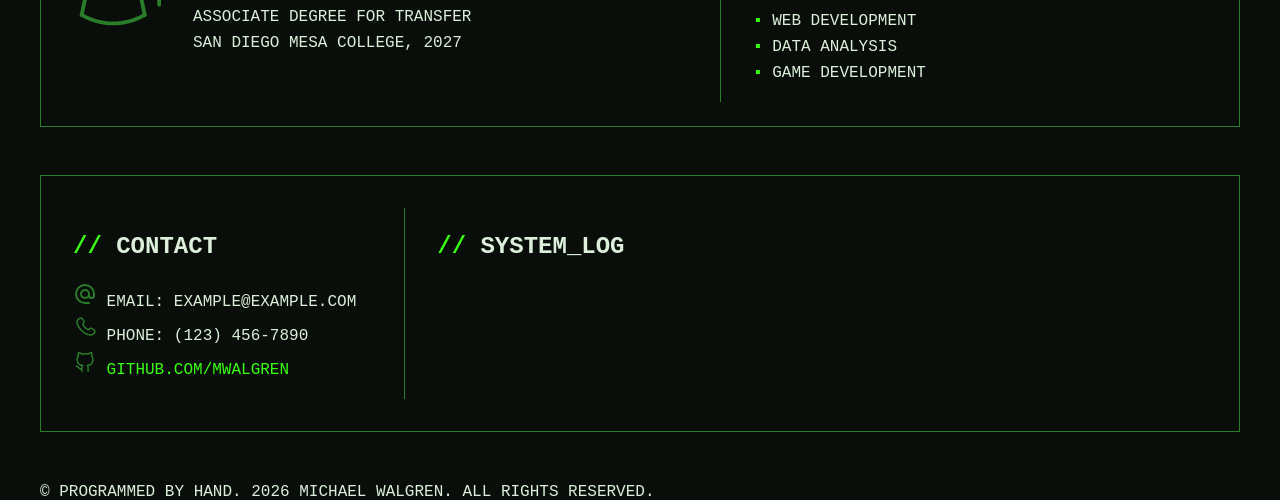
==== commit 4b01a351: "project section adjustments removed the images & ahrefs from the projects section. Boiling down the " ====
--- a/Port/index.html
+++ b/Port/index.html
@@ -9,7 +9,9 @@
     <link rel="stylesheet" href="style.css" />
     <script src="script.js" defer></script>
 </head>
-
+<!---Hello! If youre inspecting this site, you're likely a developer (or a bot). If you are a human developer, welcome! ---->
+<!---This site was hand-coded by me and is a work in progress. If you have any questions or comments, please reach out to me via the contact section below. ---->
+<!---No AI was used to generate this site. Its extremely important that my projects are hand-made. Afterall, if I relied on AI, I wouldn't be able to showcase my true skills and creativity. ---->
 <body>
     <nav class="main-menu">
         <p> [MW_01] MICHAEL WALGREN </p>
@@ -159,55 +161,56 @@
 
         <div class="project-grid">
             <article class="project-card">
-
-                <img src="https://placehold.co/300x200" alt="Project 1" />
+                <h3> BINGUSLABS </h3>
+                <!--- <img src="https://placehold.co/300x200" alt="Project 1" /> --->
                 <ul class="tech-stack">
                     <li>Linux</li>
                     <li>Bash</li>
                     <li>Docker</li>
                 </ul>
-                <h3> BINGUSLABS </h3>
+                
                 <p>A homelab experiment to self-host as many open source tools as possible, reducing reliance on proprietary software.</p>
 
-               <a href="/projects/marketing-dashboard">
+               <!--- <a href="/projects/marketing-dashboard">
                 View project
-                </a>
+                </a> --->
 
             </article>
             <article class="project-card">
-
-                <img src="https://placehold.co/300x200" alt="Project 1" />
+                <h3> GLARBUS </h3>
+                <!--- <img src="https://placehold.co/300x200" alt="Project 1" /> come back and add this later --->
                 <ul class="tech-stack">
                     <li>PIPER-TTS</li>
                     <li>DOCKER</li>
                     <li>PYTHON</li>
                 </ul>
 
-                <h3> GLARBUS </h3>
+                
                 <p>A self-hosted STT/TTS pipeline using a Raspberry Pi 4, fast-whisper & OpenAI API connectivity for online or offline voice assistance.</p>
 
-               <a href="/projects/glarbus">
+               <!-- <a href="/projects/glarbus">
                 View project
-                </a>
+                </a> --->
 
             </article>
 
             <article class="project-card">
-                <img src="https://placehold.co/300x200" alt="Project 1" />
+                <h3> PERSONAL PORTFOLIO </h3>
+                <!--- <img src="https://placehold.co/300x200" alt="Project 1" /> --->
                 <ul class="tech-stack">
                     <li>HTML</li>
                     <li>CSS</li>
                     <li>JavaScript</li>
                 </ul>
 
-                <h3> PERSONAL PORTFOLIO </h3>
+
                 <p>Hand-coded portfolio built without frameworks or build tools, 
                     featuring live commit feeds from GitHub API across active repositories.
                 </p>
                 
-               <a href="/projects/marketing-dashboard">
+              <!----- <a href="/projects/marketing-dashboard">
                 View project
-                </a>
+                </a> --->
 
             </article>
 
--- a/Port/style.css
+++ b/Port/style.css
@@ -495,12 +495,22 @@
         font-size: 2rem;
     }
 
+    .hero-cta a{
+        margin-bottom: 1rem;
+    }
+
     .main-sub { 
         display: block;
     }
 
     .all-ed {
         grid-template-columns: 1fr;
+        
+    }
+    .focus-area {
+        border-left: none;
+        padding-left: 0;
+        border-top: 1px solid var(--green-dim);
     }
 
     .contact {
@@ -511,7 +521,6 @@
 
     .system-log {
         border-left: none;
-        padding-left: 0;
         border-top: 1px solid var(--green-dim);
     }
 
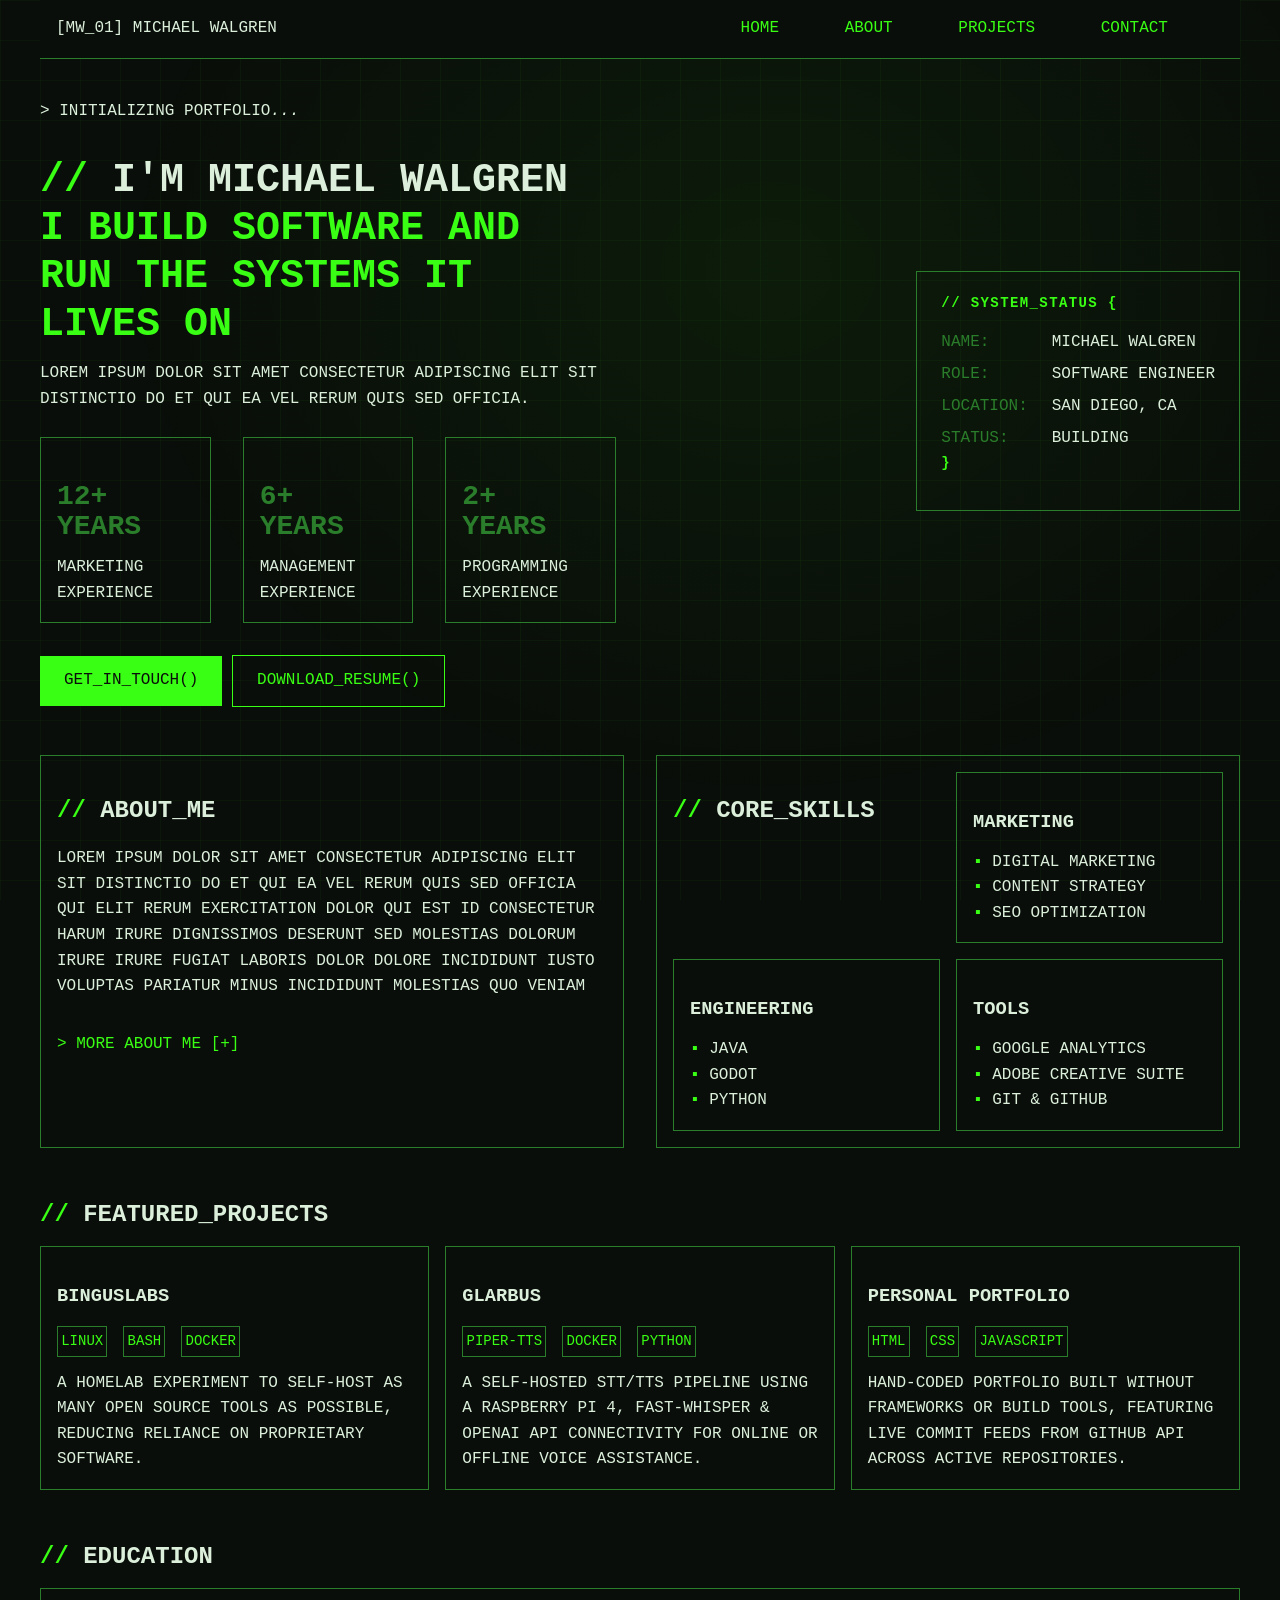
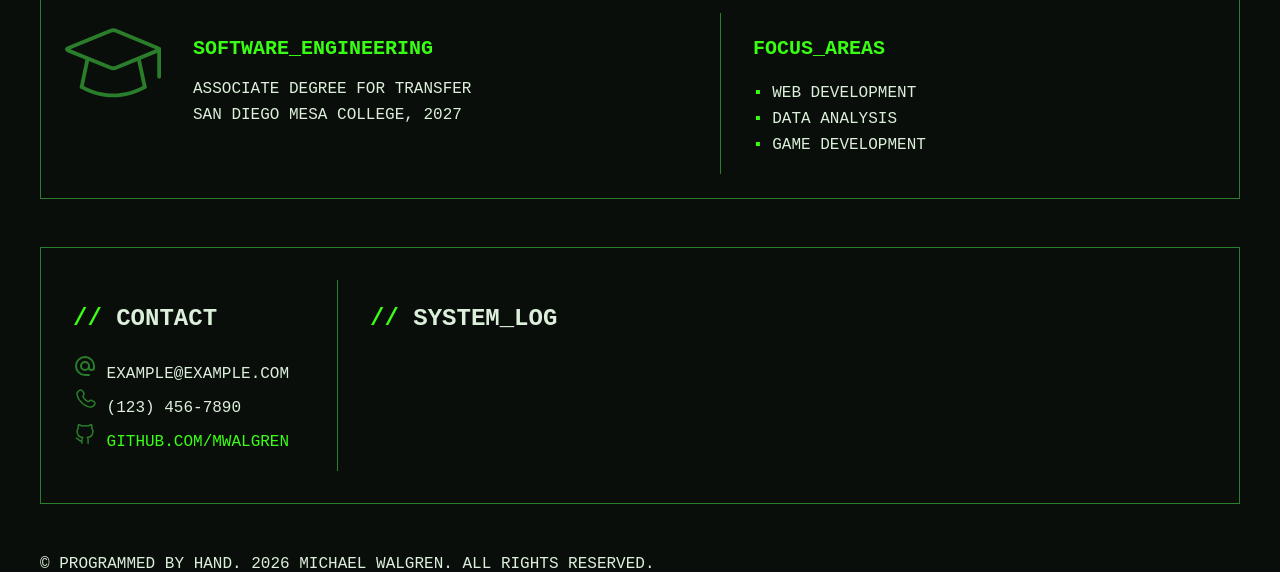
==== commit 3f9e3820: "added text content for header section" ====
--- a/Port/index.html
+++ b/Port/index.html
@@ -30,8 +30,8 @@
                 <span class="boot-text"> > INITIALIZING PORTFOLIO<span class="elipses" aria-hidden="true"><i>...</i></span> </span>
 
                 <h1 class="main-title">
-                LOREM.IPSUM.DOLOR.
-                <span class="main-sub">SIT AMET CONSECTETUR ADIPISCING ELIT</span>
+                I'M MICHAEL WALGREN
+                <span class="main-sub">I BUILD SOFTWARE AND RUN THE SYSTEMS IT LIVES ON</span>
                 </h1>
 
                 <p> 
@@ -46,25 +46,25 @@
                 12+ <br>YEARS</br>
                 </h3>
                 <p>
-                    BINGUS EXPERIENCE
+                    MARKETING EXPERIENCE
                 </p>
             </div>
             
+            <div>
+                <h3>
+                6+ <br>YEARS</br>
+                </h3>
+                <p>
+                    MANAGEMENT EXPERIENCE
+                </p>
+            </div>
+
             <div>
                 <h3>
                 2+ <br>YEARS</br>
                 </h3>
                 <p>
-                    SOFTWARE NOODLING
-                </p>
-            </div>
-
-            <div>
-                <h3>
-                6+ <br>YEARS</br>
-                </h3>
-                <p>
-                    FARTING EXPERIENCE
+                    PROGRAMMING EXPERIENCE
                 </p>
             </div>
 
@@ -256,12 +256,12 @@
 
                 <li>
                     <img src="assets/email-svgrepo-com.svg" alt="" width="24" height="24" />
-                    <span>Email: example@example.com</span>
+                    <span>example@example.com</span>
                 </li>
 
                 <li>
                     <img src="assets/phone-svgrepo-com.svg" alt="" width="24" height="24" />
-                    <span>Phone: (123) 456-7890</span>
+                    <span>(123) 456-7890</span>
                 </li>
 
                 <li>
--- a/Port/style.css
+++ b/Port/style.css
@@ -134,6 +134,7 @@
     flex-direction: column;
      max-width: 65ch;
      margin-bottom: 1.5rem;
+     margin-top: 1.5rem;
 }
 
 
@@ -456,7 +457,11 @@
     .about-content p {
     max-width: none;
     }
-
+    .contact-list li {
+        display: flex;
+        align-items: center;
+        gap: 0.5rem;
+    }
 }
 
 @media(max-width: 768px) {
@@ -473,6 +478,8 @@
 
     .main-menu {
        max-width: none;
+       gap: 1rem;
+       flex-direction: column;
     }
 
     .hero-section {
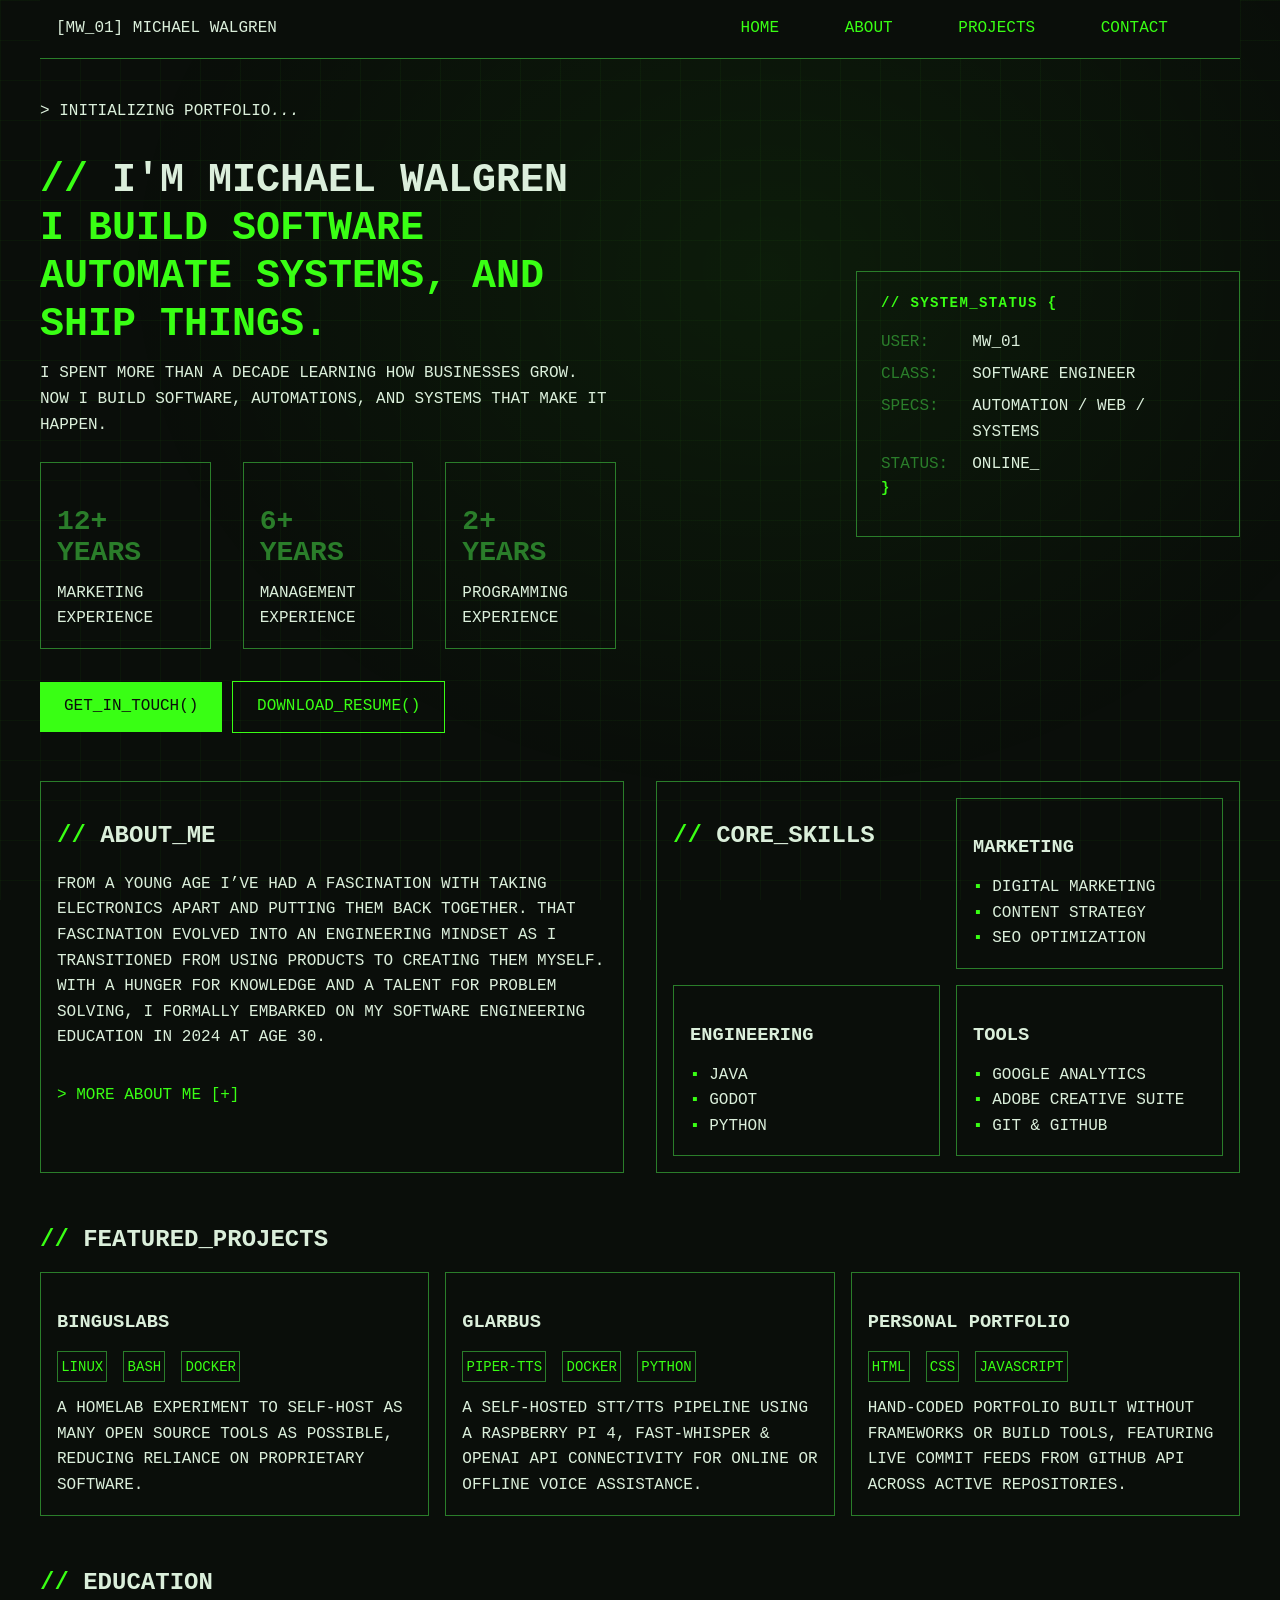
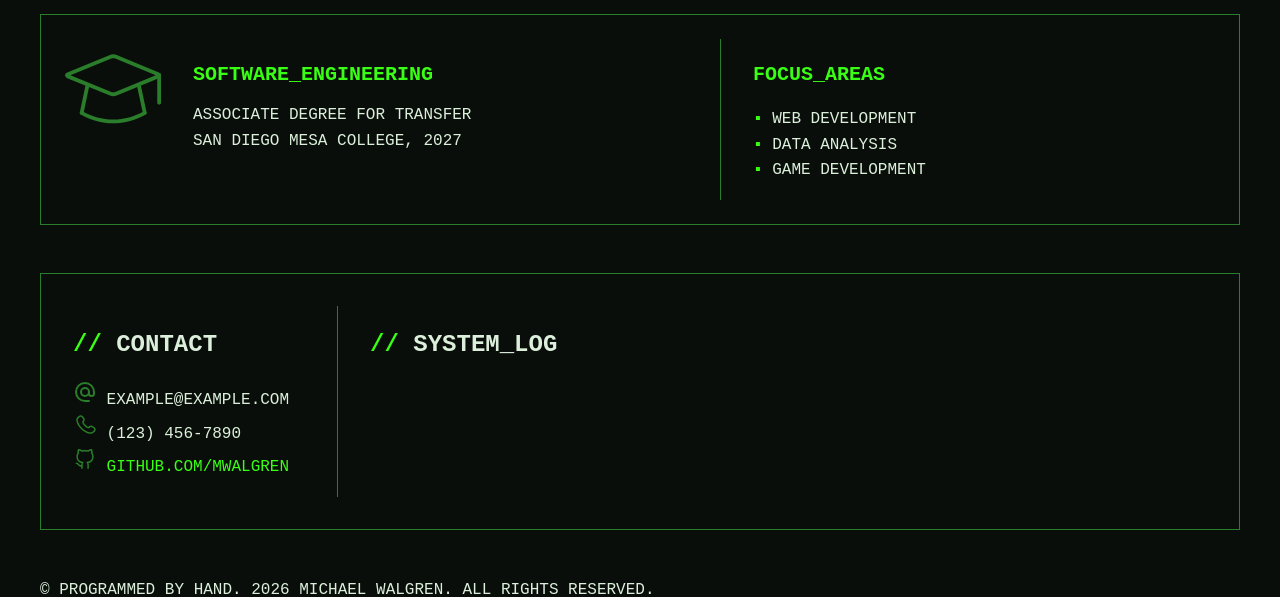
==== commit 8db2c1a7: "added text content to html structure" ====
--- a/Port/index.html
+++ b/Port/index.html
@@ -31,11 +31,11 @@
 
                 <h1 class="main-title">
                 I'M MICHAEL WALGREN
-                <span class="main-sub">I BUILD SOFTWARE AND RUN THE SYSTEMS IT LIVES ON</span>
+                <span class="main-sub">I BUILD SOFTWARE AUTOMATE SYSTEMS, AND SHIP THINGS.</span>
                 </h1>
 
                 <p> 
-            lorem ipsum dolor sit amet consectetur adipiscing elit sit distinctio do et qui ea vel rerum quis sed officia.
+            I SPENT MORE THAN A DECADE LEARNING HOW BUSINESSES GROW. NOW I BUILD SOFTWARE, AUTOMATIONS, AND SYSTEMS THAT MAKE IT HAPPEN.
                 </p>
                     
         </div>
@@ -90,10 +90,10 @@
                 SYSTEM_STATUS &#123;
                 </h2>
                 <dl>
-                    <dt> Name: </dt> <dd> Michael Walgren</dd>
-                    <dt> Role: </dt> <dd>Software Engineer</dd>
-                    <dt> Location: </dt> <dd> San Diego, CA</dd>
-                    <dt> Status: </dt> <dd> Building</dd>
+                    <dt> USER: </dt> <dd> MW_01</dd>
+                    <dt> CLASS: </dt> <dd>Software Engineer</dd>
+                    <dt> SPECS: </dt> <dd> AUTOMATION / WEB / SYSTEMS</dd>
+                    <dt> Status: </dt> <dd> ONLINE_</dd>
                 </dl>
                 <h2 class="closing-bracket">&#125;</h2>
 
@@ -106,12 +106,13 @@
     <section class="about" id="about-section">
         <div class="about-content">
             <h2> ABOUT_ME</h2>
-            <p>lorem ipsum dolor sit amet consectetur adipiscing elit sit distinctio do et qui ea vel rerum quis sed officia qui elit rerum exercitation dolor qui est id consectetur harum irure dignissimos deserunt sed molestias dolorum irure irure fugiat laboris dolor dolore incididunt iusto voluptas pariatur minus incididunt molestias quo veniam</p>
+            <!------DESPITE AI-CHECKERS STATING THIS IS AI GENERATED, IT IS 100% HUMAN WRITTEN(by me) AND WAS ITERATED OVER BY HAND SEVERAL TIMES OVER. AFTER REPEATEDLY REWRITING THE TEXT, IVE DECIEDED TO LEAVE IT AT MY FINAL ITERATION, BUT I CAN ASSURE YOU ITS NOT AI.------>
+            <p>FROM A YOUNG AGE I’VE HAD A FASCINATION WITH TAKING ELECTRONICS APART AND PUTTING THEM BACK TOGETHER. THAT FASCINATION EVOLVED INTO AN ENGINEERING MINDSET AS I TRANSITIONED FROM USING PRODUCTS TO CREATING THEM MYSELF. WITH A HUNGER FOR KNOWLEDGE AND A TALENT FOR PROBLEM SOLVING, I FORMALLY EMBARKED ON MY SOFTWARE ENGINEERING EDUCATION IN 2024 AT AGE 30. </p>
                     <details class="about-details">
                         <summary id='about-summary'>
                         > MORE ABOUT ME
                         </summary>
-                        lorem ipsum dolor sit amet consectetur adipiscing elit fugiat qui tempore nostrud quis non occaecat in est do dolore est culpa accusamus minim cillum nulla enim praesentium accusamus sit repellendus vel sint imperdiet fugiat et esse quidem expedita anim culpa dolor est aliquip veniam dolorem fugiat dignissimos excepteur labore ullamco 
+                        IN MY FREE TIME I SPEND A LOT OF TIME BUILDING PROJECTS THAT INTEREST ME, OFTEN EXPERIMENTING WITH NEW TECHNOLOGIES AND TOOLS. AS AN AVID GAMER, I TAKE PART IN GAME JAMS AND WORK ON LONG-STANDING GAME DEVELOPMENT PROJECTS. I AM ESPECIALLY DRAWN TO PROJECTS THAT COMBINE HARDWARE AND SOFTWARE, INCLUDING CUSTOM PI BUILDS AND HOMELAB EXPERIMENTS.
                     </details>
         </div>
 
